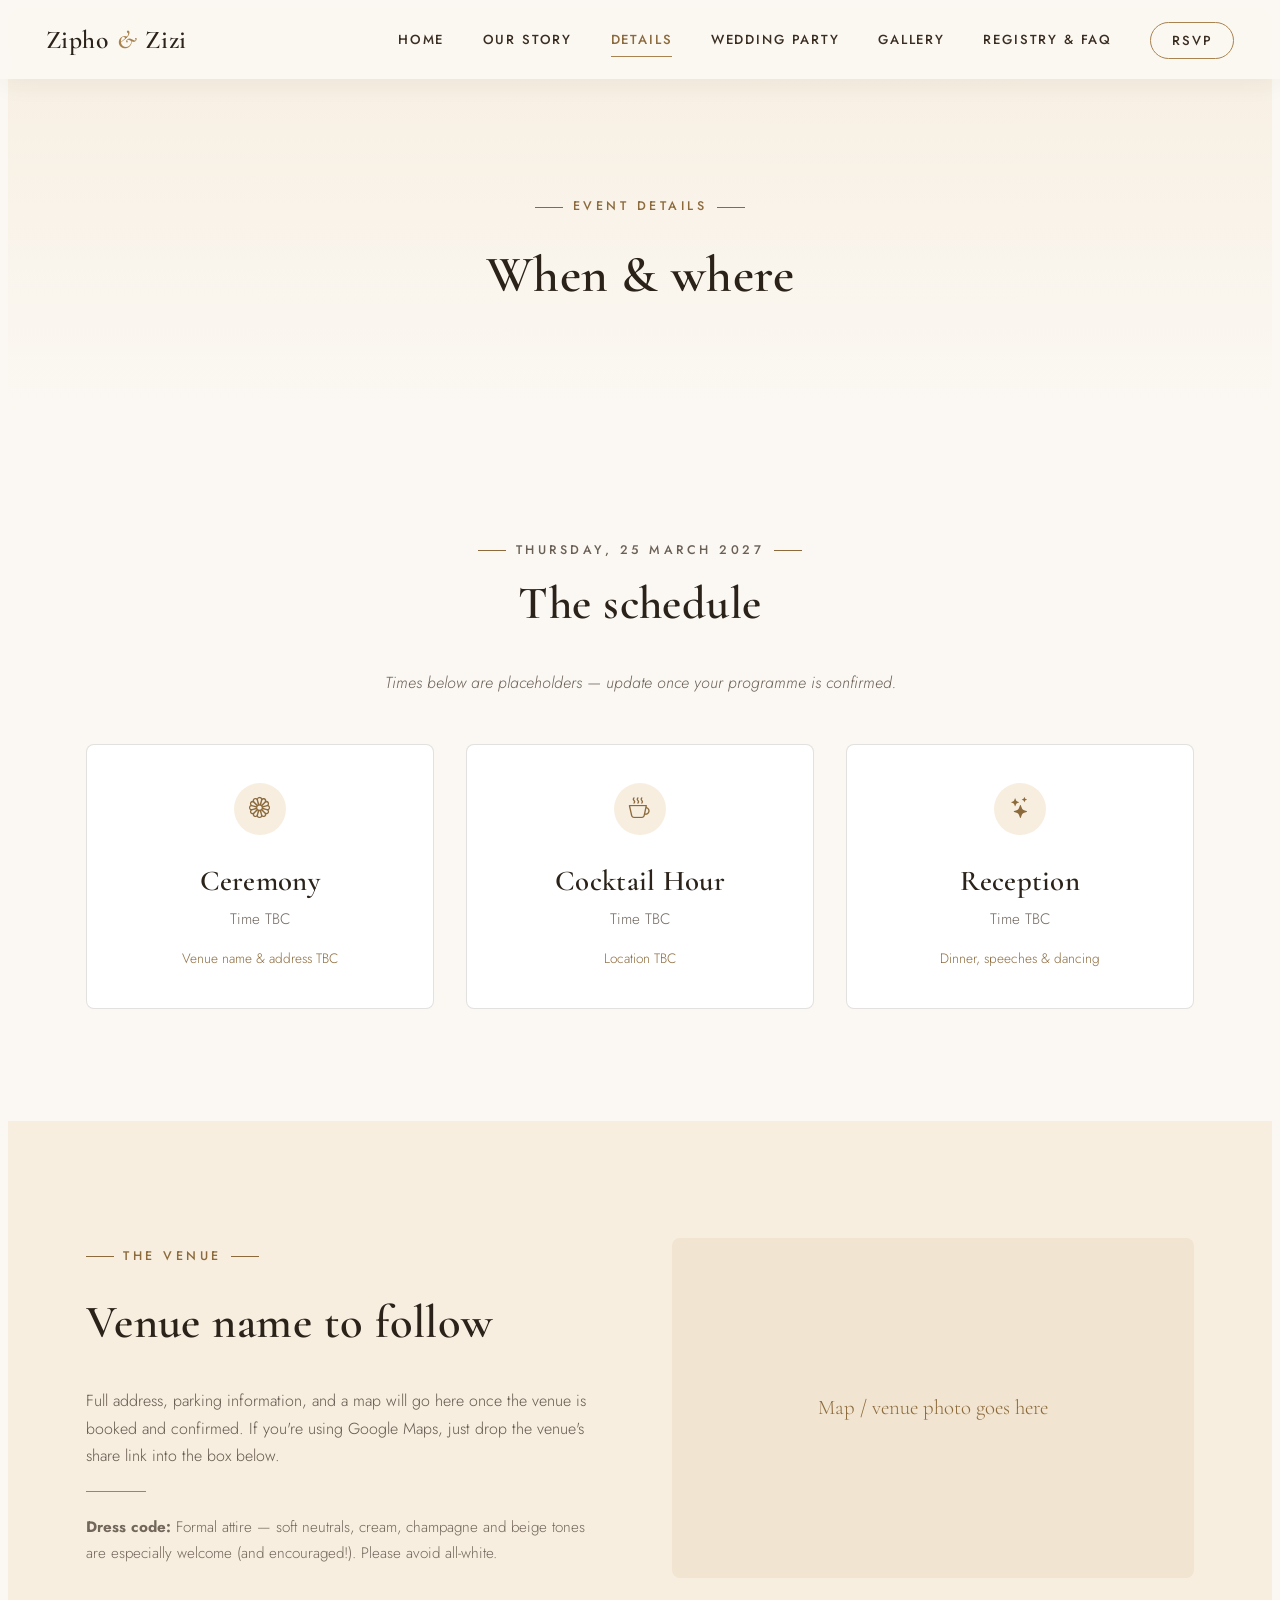
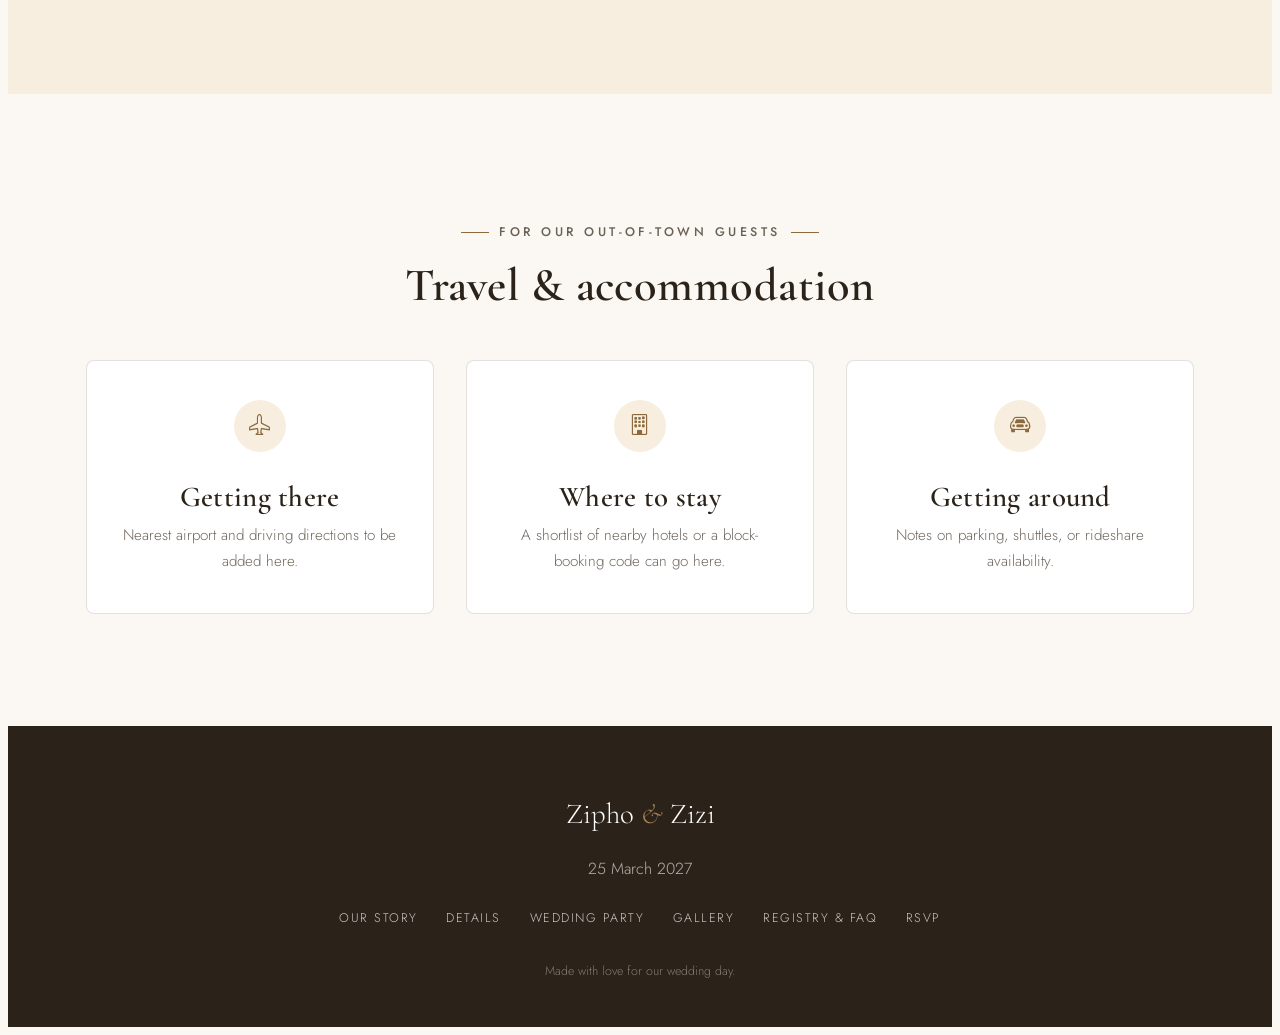
==== details.html @ 3411767d "Our website" ====
<!DOCTYPE html>
<html lang="en">
<head>
  <meta charset="utf-8">
  <meta name="viewport" content="width=device-width, initial-scale=1.0">
  <title>Details — Zipho &amp; Zizi</title>
  <link rel="icon" href="data:,">
  <link rel="preconnect" href="https://fonts.googleapis.com">
  <link rel="preconnect" href="https://fonts.gstatic.com" crossorigin>
  <link href="https://fonts.googleapis.com/css2?family=Cormorant+Garamond:wght@400;500;600;700&family=Alex+Brush&family=Jost:wght@300;400;500;600&display=swap" rel="stylesheet">
  <link href="assets/vendor/bootstrap-icons/bootstrap-icons.css" rel="stylesheet">
  <link href="assets/vendor/aos/aos.css" rel="stylesheet">
  <link href="assets/css/main.css" rel="stylesheet">
</head>
<body>

  <header id="header" class="header">
    <div class="container-fluid">
      <a href="index.html" class="logo">Zipho <span class="amp">&amp;</span> Zizi</a>
      <nav id="navmenu" class="navmenu">
        <ul>
          <li><a href="index.html">Home</a></li>
          <li><a href="our-story.html">Our Story</a></li>
          <li><a href="details.html" class="active">Details</a></li>
          <li><a href="wedding-party.html">Wedding Party</a></li>
          <li><a href="gallery.html">Gallery</a></li>
          <li><a href="registry.html">Registry &amp; FAQ</a></li>
          <li><a href="rsvp.html" class="nav-cta">RSVP</a></li>
        </ul>
        <i class="mobile-nav-toggle d-xl-none bi bi-list"></i>
      </nav>
    </div>
  </header>

  <main class="main">
    <section class="page-hero">
      <div class="container-narrow">
        <p class="eyebrow">Event details</p>
        <h1 style="margin-top:1rem;">When &amp; where</h1>
      </div>
    </section>

    <!-- Schedule -->
    <section class="section">
      <div class="container">
        <div class="section-title" data-aos="fade-up">
          <p class="eyebrow">Thursday, 25 March 2027</p>
          <h2 style="margin-top:1rem;">The schedule</h2>
          <p><em>Times below are placeholders — update once your programme is confirmed.</em></p>
        </div>
        <div class="info-grid">
          <div class="card" data-aos="fade-up">
            <div class="icon"><i class="bi bi-flower1"></i></div>
            <h3>Ceremony</h3>
            <p>Time TBC</p>
            <span class="meta">Venue name &amp; address TBC</span>
          </div>
          <div class="card" data-aos="fade-up" data-aos-delay="100">
            <div class="icon"><i class="bi bi-cup-hot"></i></div>
            <h3>Cocktail Hour</h3>
            <p>Time TBC</p>
            <span class="meta">Location TBC</span>
          </div>
          <div class="card" data-aos="fade-up" data-aos-delay="200">
            <div class="icon"><i class="bi bi-stars"></i></div>
            <h3>Reception</h3>
            <p>Time TBC</p>
            <span class="meta">Dinner, speeches &amp; dancing</span>
          </div>
        </div>
      </div>
    </section>

    <!-- Venue + map -->
    <section class="section alt">
      <div class="container">
        <div class="split">
          <div data-aos="fade-right">
            <p class="eyebrow">The venue</p>
            <h2 style="margin-top:1rem;">Venue name to follow</h2>
            <p style="color:rgba(58,46,34,0.78); margin: 1.2rem 0;">
              Full address, parking information, and a map will go here once the venue is booked and confirmed. If you're using Google Maps, just drop the venue's share link into the box below.
            </p>
            <div class="divider"></div>
            <p style="font-size:0.95rem; color:rgba(58,46,34,0.7);">
              <strong>Dress code:</strong> Formal attire — soft neutrals, cream, champagne and beige tones are especially welcome (and encouraged!). Please avoid all-white.
            </p>
          </div>
          <div data-aos="fade-left" style="border-radius:8px; overflow:hidden; min-height:340px; background:var(--champagne); display:flex; align-items:center; justify-content:center; color:var(--gold-dark); font-family:var(--font-display); font-size:1.3rem; text-align:center; padding:2rem;">
            Map / venue photo goes here
          </div>
        </div>
      </div>
    </section>

    <!-- Travel & accommodation -->
    <section class="section">
      <div class="container">
        <div class="section-title" data-aos="fade-up">
          <p class="eyebrow">For our out-of-town guests</p>
          <h2 style="margin-top:1rem;">Travel &amp; accommodation</h2>
        </div>
        <div class="info-grid">
          <div class="card" data-aos="fade-up">
            <div class="icon"><i class="bi bi-airplane"></i></div>
            <h3>Getting there</h3>
            <p>Nearest airport and driving directions to be added here.</p>
          </div>
          <div class="card" data-aos="fade-up" data-aos-delay="100">
            <div class="icon"><i class="bi bi-building"></i></div>
            <h3>Where to stay</h3>
            <p>A shortlist of nearby hotels or a block-booking code can go here.</p>
          </div>
          <div class="card" data-aos="fade-up" data-aos-delay="200">
            <div class="icon"><i class="bi bi-car-front"></i></div>
            <h3>Getting around</h3>
            <p>Notes on parking, shuttles, or rideshare availability.</p>
          </div>
        </div>
      </div>
    </section>
  </main>

  <footer class="footer">
    <div class="container">
      <div class="logo-footer">Zipho <span>&amp;</span> Zizi</div>
      <p>25 March 2027</p>
      <nav>
        <a href="our-story.html">Our Story</a>
        <a href="details.html">Details</a>
        <a href="wedding-party.html">Wedding Party</a>
        <a href="gallery.html">Gallery</a>
        <a href="registry.html">Registry &amp; FAQ</a>
        <a href="rsvp.html">RSVP</a>
      </nav>
      <p class="fine">Made with love for our wedding day.</p>
    </div>
  </footer>

  <a href="#" class="scroll-top"><i class="bi bi-arrow-up"></i></a>
  <script src="assets/vendor/aos/aos.js"></script>
  <script src="assets/js/main.js"></script>
</body>
</html>
---- assets/css/main.css ----
/* =======================================================
   Zipho & Zizi — Wedding Website
   Design system: ivory / champagne / beige, warm + elegant
   ======================================================= */

:root {
  --ivory: #FBF8F3;
  --champagne: #F1E4D0;
  --champagne-soft: #F7EEE0;
  --beige: #D9C7A9;
  --beige-dark: #B99F76;
  --espresso: #3A2E22;
  --charcoal: #2B231A;
  --gold: #A8824F;
  --gold-dark: #8C6A3C;
  --white: #FFFFFF;
  --line: rgba(58, 46, 34, 0.14);

  --font-display: "Cormorant Garamond", serif;
  --font-script: "Alex Brush", cursive;
  --font-body: "Jost", sans-serif;

  --section-pad: 7rem;
}

@media (max-width: 768px) {
  :root { --section-pad: 4rem; }
}

* { box-sizing: border-box; }

html { scroll-behavior: smooth; }

body {
  font-family: var(--font-body);
  color: var(--espresso);
  background: var(--ivory);
  font-size: 16px;
  line-height: 1.7;
  font-weight: 300;
}

h1, h2, h3, h4, .display {
  font-family: var(--font-display);
  color: var(--charcoal);
  font-weight: 600;
  line-height: 1.15;
  letter-spacing: 0.01em;
}

h1 { font-size: clamp(2.6rem, 6vw, 4.6rem); }
h2 { font-size: clamp(2rem, 4vw, 2.9rem); }
h3 { font-size: clamp(1.4rem, 2.5vw, 1.8rem); }

a { text-decoration: none; color: inherit; }

img { max-width: 100%; display: block; }

.container-narrow {
  max-width: 880px;
  margin: 0 auto;
  padding: 0 1.5rem;
}

.eyebrow {
  font-family: var(--font-body);
  text-transform: uppercase;
  letter-spacing: 0.28em;
  font-size: 0.78rem;
  color: var(--gold-dark);
  font-weight: 500;
  display: inline-flex;
  align-items: center;
  gap: 0.6rem;
}
.eyebrow::before, .eyebrow::after {
  content: "";
  width: 28px;
  height: 1px;
  background: var(--gold-dark);
  display: inline-block;
}

.section-title {
  text-align: center;
  margin-bottom: 3rem;
}
.section-title .eyebrow { margin-bottom: 0.9rem; justify-content: center; display: flex; }
.section-title p {
  max-width: 620px;
  margin: 1rem auto 0;
  color: rgba(58,46,34,0.75);
}

.btn-elegant {
  display: inline-flex;
  align-items: center;
  gap: 0.6rem;
  padding: 0.9rem 2.2rem;
  border: 1px solid var(--gold);
  border-radius: 999px;
  font-family: var(--font-body);
  text-transform: uppercase;
  letter-spacing: 0.14em;
  font-size: 0.78rem;
  font-weight: 500;
  color: var(--espresso);
  background: transparent;
  transition: all 0.35s ease;
  cursor: pointer;
}
.btn-elegant:hover { background: var(--gold); color: var(--white); border-color: var(--gold); }
.btn-elegant.solid { background: var(--gold); color: var(--white); }
.btn-elegant.solid:hover { background: var(--gold-dark); border-color: var(--gold-dark); }

/* ---------- Header / Nav ----------
   Default = solid light header with dark text (used on every inner page,
   since their hero sections have a light champagne background).
   The homepage hero is a dark photo, so body.home-page overrides the
   header to transparent + white text until the page is scrolled. */
.header {
  position: fixed;
  top: 0; left: 0; right: 0;
  z-index: 997;
  padding: 1.1rem 0;
  transition: all 0.4s ease;
  background: rgba(251, 248, 243, 0.96);
  box-shadow: 0 4px 24px rgba(58,46,34,0.06);
  backdrop-filter: blur(6px);
}
/* The blur creates a rendering glitch behind the full-screen mobile nav
   overlay in some browsers, so switch it off while that overlay is open. */
body.mobile-nav-active .header { backdrop-filter: none !important; }
.header .container-fluid {
  max-width: 1240px;
  margin: 0 auto;
  padding: 0 1.6rem;
  display: flex;
  align-items: center;
}
.logo {
  font-family: var(--font-display);
  font-size: 1.6rem;
  font-weight: 600;
  color: var(--charcoal);
  margin-right: auto;
  letter-spacing: 0.02em;
  transition: color 0.4s ease;
}
.logo span.amp { color: var(--gold); padding: 0 0.15rem; font-style: italic; }

.navmenu ul {
  display: flex;
  gap: 2.4rem;
  list-style: none;
  margin: 0; padding: 0;
  align-items: center;
}
.navmenu a {
  font-size: 0.82rem;
  text-transform: uppercase;
  letter-spacing: 0.14em;
  color: var(--espresso);
  font-weight: 500;
  padding: 0.4rem 0;
  border-bottom: 1px solid transparent;
  transition: all 0.3s ease;
  white-space: nowrap;
}
.navmenu a:hover, .navmenu a.active { border-bottom-color: var(--gold); color: var(--gold-dark); }
.navmenu a.nav-cta {
  border: 1px solid var(--gold);
  border-radius: 999px;
  padding: 0.5rem 1.3rem;
}
.navmenu a.nav-cta:hover { background: var(--gold); border-color: var(--gold); color: var(--white); }

.mobile-nav-toggle {
  display: none;
  font-size: 1.7rem;
  color: var(--espresso);
  cursor: pointer;
}

/* Every page (including the homepage, now that its hero is light too) uses
   the same solid header; scrolling just tightens the padding a touch. */
body.scrolled .header { padding: 0.9rem 0; }

@media (max-width: 991px) {
  .navmenu ul {
    position: fixed;
    inset: 0;
    background: var(--ivory);
    flex-direction: column;
    justify-content: center;
    gap: 1.8rem;
    transform: translateY(-100%);
    opacity: 0;
    transition: all 0.4s ease;
    z-index: 996;
  }
  .navmenu a { color: var(--espresso) !important; font-size: 1rem; }
  body.mobile-nav-active .navmenu ul { transform: translateY(0); opacity: 1; }
  .mobile-nav-toggle { display: block; z-index: 999; position: relative; }
}

/* ---------- Hero — "Save the Date" card, reimagined ---------- */
.hero.savedate-hero {
  position: relative;
  background: var(--champagne);
  padding: 9.5rem 0 4.5rem;
  overflow: visible;
}
.savedate-heading .eyebrow { justify-content: center; display: inline-flex; }
.savedate-title {
  margin: 1rem 0 0;
  font-size: clamp(2.4rem, 6vw, 3.6rem);
  letter-spacing: 0.03em;
}
.savedate-title .script {
  font-family: var(--font-script);
  font-weight: 400;
  color: var(--gold);
  font-size: 1.3em;
  display: inline-block;
  padding: 0 0.15em;
  letter-spacing: 0;
}

.savedate-strip {
  max-width: 1160px;
  margin: 2.6rem auto 0;
  padding: 0 1.6rem;
  display: grid;
  grid-template-columns: repeat(3, 1fr);
  gap: 0.6rem;
}
.savedate-strip .photo {
  position: relative;
  aspect-ratio: 3 / 4;
  border-radius: 4px;
  overflow: hidden;
}
.savedate-strip .photo img { width: 100%; height: 100%; object-fit: cover; }
.savedate-strip .photo .num {
  position: absolute;
  left: 0.4rem;
  bottom: -0.6rem;
  font-family: var(--font-display);
  font-weight: 700;
  font-size: clamp(2.6rem, 8vw, 5.2rem);
  color: rgba(255,255,255,0.94);
  text-shadow: 0 6px 24px rgba(0,0,0,0.4);
  line-height: 1;
}
@media (max-width: 640px) {
  .savedate-strip { gap: 0.35rem; }
  .savedate-strip .photo .num { left: 0.25rem; }
}

.savedate-footer {
  max-width: 720px;
  margin: 3.2rem auto 0;
}
.savedate-names {
  font-size: clamp(2rem, 4.5vw, 2.8rem);
  margin-bottom: 1rem;
}
.savedate-names .amp { color: var(--gold); font-style: italic; padding: 0 0.15rem; }
.hero-lead { color: rgba(58,46,34,0.75); max-width: 480px; margin: 0 auto; font-size: 1.05rem; }

.date-line {
  margin-top: 2.4rem;
  font-family: var(--font-display);
  font-weight: 600;
  font-size: clamp(1.3rem, 3vw, 1.7rem);
  letter-spacing: 0.12em;
  color: var(--gold-dark);
}
.date-line span { color: var(--beige-dark); padding: 0 0.3rem; }

.hero-actions { margin-top: 2rem; display: flex; gap: 1rem; flex-wrap: wrap; justify-content: center; }

/* Countdown */
.countdown {
  display: flex;
  gap: 1.1rem;
  margin-top: 1.4rem;
  flex-wrap: wrap;
  justify-content: center;
}
.countdown .unit {
  background: var(--white);
  border: 1px solid var(--line);
  border-radius: 8px;
  padding: 0.9rem 1.1rem;
  min-width: 78px;
  text-align: center;
  box-shadow: 0 6px 18px rgba(58,46,34,0.05);
}
.countdown .unit strong {
  display: block;
  font-family: var(--font-display);
  font-size: 1.9rem;
  color: var(--gold-dark);
  font-weight: 600;
}
.countdown .unit span {
  font-size: 0.65rem;
  text-transform: uppercase;
  letter-spacing: 0.14em;
  color: rgba(58,46,34,0.55);
}

/* ---------- Generic section ---------- */
.section { padding: var(--section-pad) 0; }
.section.alt { background: var(--champagne-soft); }
.section.dark {
  background: var(--charcoal);
  color: rgba(255,255,255,0.85);
}
.section.dark h2 { color: var(--white); }
.section.dark .eyebrow { color: var(--champagne); }
.section.dark .eyebrow::before, .section.dark .eyebrow::after { background: var(--champagne); }

.container { max-width: 1160px; margin: 0 auto; padding: 0 1.6rem; }

/* Our story teaser / split blocks */
.split {
  display: grid;
  grid-template-columns: 1fr 1fr;
  gap: 4rem;
  align-items: center;
}
@media (max-width: 900px) { .split { grid-template-columns: 1fr; gap: 2.2rem; } }
.split img { border-radius: 6px; width: 100%; height: 100%; object-fit: cover; max-height: 620px; }
.split.reverse { direction: rtl; }
.split.reverse > * { direction: ltr; }

.divider {
  width: 60px; height: 1px; background: var(--gold);
  margin: 1.4rem 0;
}
.divider.center { margin: 1.4rem auto; }

/* Timeline (Our Story) */
.timeline { max-width: 760px; margin: 0 auto; position: relative; }
.timeline::before {
  content: "";
  position: absolute;
  left: 16px; top: 0; bottom: 0;
  width: 1px; background: var(--line);
}
@media (min-width: 769px) {
  .timeline::before { left: 50%; margin-left: -0.5px; }
}
.timeline-item {
  position: relative;
  padding-left: 3rem;
  margin-bottom: 3rem;
}
@media (min-width: 769px) {
  .timeline-item { padding-left: 0; width: 46%; }
  .timeline-item:nth-child(odd) { margin-right: 54%; text-align: right; }
  .timeline-item:nth-child(even) { margin-left: 54%; }
}
.timeline-item::before {
  content: "";
  position: absolute;
  left: 10px; top: 6px;
  width: 13px; height: 13px;
  border-radius: 50%;
  background: var(--ivory);
  border: 2px solid var(--gold);
}
@media (min-width: 769px) {
  .timeline-item:nth-child(odd)::before { left: auto; right: -33px; }
  .timeline-item:nth-child(even)::before { left: -33px; }
}
.timeline-item .date { color: var(--gold-dark); font-size: 0.78rem; text-transform: uppercase; letter-spacing: 0.14em; }

/* Details / cards */
.info-grid {
  display: grid;
  grid-template-columns: repeat(auto-fit, minmax(260px, 1fr));
  gap: 2rem;
}
.card {
  background: var(--white);
  border: 1px solid var(--line);
  border-radius: 8px;
  padding: 2.4rem 2rem;
  text-align: center;
}
.card .icon {
  width: 52px; height: 52px;
  margin: 0 auto 1.3rem;
  border-radius: 50%;
  background: var(--champagne-soft);
  display: flex; align-items: center; justify-content: center;
  color: var(--gold-dark);
  font-size: 1.3rem;
}
.card h3 { margin-bottom: 0.6rem; }
.card p { color: rgba(58,46,34,0.72); font-size: 0.95rem; margin: 0; }
.card .meta { display:block; margin-top: 0.9rem; font-size: 0.85rem; color: var(--gold-dark); }

/* Wedding party */
.party-grid {
  display: grid;
  grid-template-columns: repeat(auto-fit, minmax(220px, 1fr));
  gap: 2.4rem;
}
.party-card { text-align: center; }
.party-photo {
  width: 100%;
  aspect-ratio: 3/4;
  border-radius: 8px;
  overflow: hidden;
  margin-bottom: 1.1rem;
  background: var(--champagne);
}
.party-photo img { width: 100%; height: 100%; object-fit: cover; }
.party-photo.placeholder {
  display: flex; align-items: center; justify-content: center;
  color: var(--gold-dark);
  font-family: var(--font-display);
  font-size: 2.4rem;
}
.party-card h3 { margin-bottom: 0.15rem; }
.party-card .role { font-size: 0.78rem; text-transform: uppercase; letter-spacing: 0.12em; color: var(--gold-dark); display:block; margin-bottom: 0.6rem; }
.party-card p { font-size: 0.9rem; color: rgba(58,46,34,0.7); }

/* Gallery */
.gallery-grid {
  display: grid;
  grid-template-columns: repeat(3, 1fr);
  gap: 1rem;
}
@media (max-width: 768px) { .gallery-grid { grid-template-columns: repeat(2, 1fr); } }
@media (max-width: 480px) { .gallery-grid { grid-template-columns: 1fr; } }
.gallery-item {
  position: relative;
  overflow: hidden;
  border-radius: 6px;
  aspect-ratio: 4/5;
  cursor: pointer;
}
.gallery-item.wide { aspect-ratio: 8/5; }
.gallery-item img {
  width: 100%; height: 100%; object-fit: cover;
  transition: transform 0.5s ease;
}
.gallery-item:hover img { transform: scale(1.06); }
.gallery-item .overlay {
  position: absolute; inset: 0;
  background: linear-gradient(to top, rgba(43,35,26,0.55), transparent 55%);
  opacity: 0; transition: opacity 0.35s ease;
  display: flex; align-items: flex-end; padding: 1rem;
}
.gallery-item:hover .overlay { opacity: 1; }
.gallery-item .overlay span { color: var(--white); font-size: 0.85rem; letter-spacing: 0.05em; }

/* Registry */
.registry-card {
  background: var(--white);
  border: 1px solid var(--line);
  border-radius: 8px;
  padding: 2.6rem 2rem;
  text-align: center;
}
.registry-card .icon { font-size: 2rem; color: var(--gold); margin-bottom: 1rem; }

/* FAQ */
.faq-item {
  border-bottom: 1px solid var(--line);
  padding: 1.4rem 0;
}
.faq-item h3 {
  font-family: var(--font-body);
  font-size: 1.02rem;
  font-weight: 500;
  color: var(--espresso);
  margin: 0;
  display: flex;
  justify-content: space-between;
  align-items: center;
  cursor: pointer;
}
.faq-item h3 .bi { transition: transform 0.3s ease; color: var(--gold-dark); }
.faq-item p {
  max-height: 0;
  overflow: hidden;
  color: rgba(58,46,34,0.72);
  transition: all 0.35s ease;
  margin: 0;
}
.faq-item.faq-active p { max-height: 200px; margin-top: 0.9rem; }
.faq-item.faq-active h3 .bi { transform: rotate(180deg); }

/* RSVP form */
.rsvp-wrap {
  max-width: 640px;
  margin: 0 auto;
  background: var(--white);
  border: 1px solid var(--line);
  border-radius: 10px;
  padding: 3rem 2.4rem;
}
.form-row { margin-bottom: 1.4rem; }
.form-row label {
  display: block;
  font-size: 0.78rem;
  text-transform: uppercase;
  letter-spacing: 0.1em;
  color: var(--gold-dark);
  margin-bottom: 0.5rem;
}
.form-row input,
.form-row select,
.form-row textarea {
  width: 100%;
  padding: 0.8rem 1rem;
  border: 1px solid var(--line);
  border-radius: 6px;
  background: var(--ivory);
  font-family: var(--font-body);
  font-size: 0.95rem;
  color: var(--espresso);
}
.form-row input:focus,
.form-row select:focus,
.form-row textarea:focus {
  outline: none;
  border-color: var(--gold);
}
.two-col { display: grid; grid-template-columns: 1fr 1fr; gap: 1.2rem; }
@media (max-width: 560px) { .two-col { grid-template-columns: 1fr; } }
.form-submit { width: 100%; justify-content: center; margin-top: 0.5rem; }
#rsvp-success, #rsvp-error {
  display: none;
  text-align: center;
  padding: 1.2rem;
  border-radius: 6px;
  margin-bottom: 1.4rem;
}
#rsvp-success { background: var(--champagne-soft); color: var(--gold-dark); }
#rsvp-error { background: #f6dede; color: #8a3b3b; }

/* Footer */
.footer {
  background: var(--charcoal);
  color: rgba(255,255,255,0.65);
  padding: 4rem 0 2rem;
  text-align: center;
}
.footer .logo-footer {
  font-family: var(--font-display);
  font-size: 1.8rem;
  color: var(--white);
  margin-bottom: 0.8rem;
}
.footer .logo-footer span { color: var(--gold); font-style: italic; }
.footer nav {
  display: flex; justify-content: center; gap: 1.8rem;
  flex-wrap: wrap; margin: 1.6rem 0;
}
.footer nav a { font-size: 0.78rem; text-transform: uppercase; letter-spacing: 0.12em; color: rgba(255,255,255,0.75); }
.footer nav a:hover { color: var(--gold); }
.footer .fine { font-size: 0.78rem; margin-top: 2rem; color: rgba(255,255,255,0.4); }

/* Page hero (inner pages) */
.page-hero {
  padding: 11rem 0 4rem;
  text-align: center;
  background: linear-gradient(var(--champagne-soft), var(--ivory));
}
.page-hero h1 { font-size: clamp(2.2rem, 5vw, 3.2rem); }

/* Scroll top button */
.scroll-top {
  position: fixed;
  right: 1.4rem; bottom: 1.4rem;
  width: 44px; height: 44px;
  border-radius: 50%;
  background: var(--gold);
  color: var(--white);
  display: flex; align-items: center; justify-content: center;
  opacity: 0; visibility: hidden;
  transition: all 0.3s ease;
  z-index: 998;
}
.scroll-top.active { opacity: 1; visibility: visible; }
.scroll-top:hover { background: var(--gold-dark); }

/* Utility */
.text-center { text-align: center; }
.mt-0 { margin-top: 0; }
[data-aos] { }
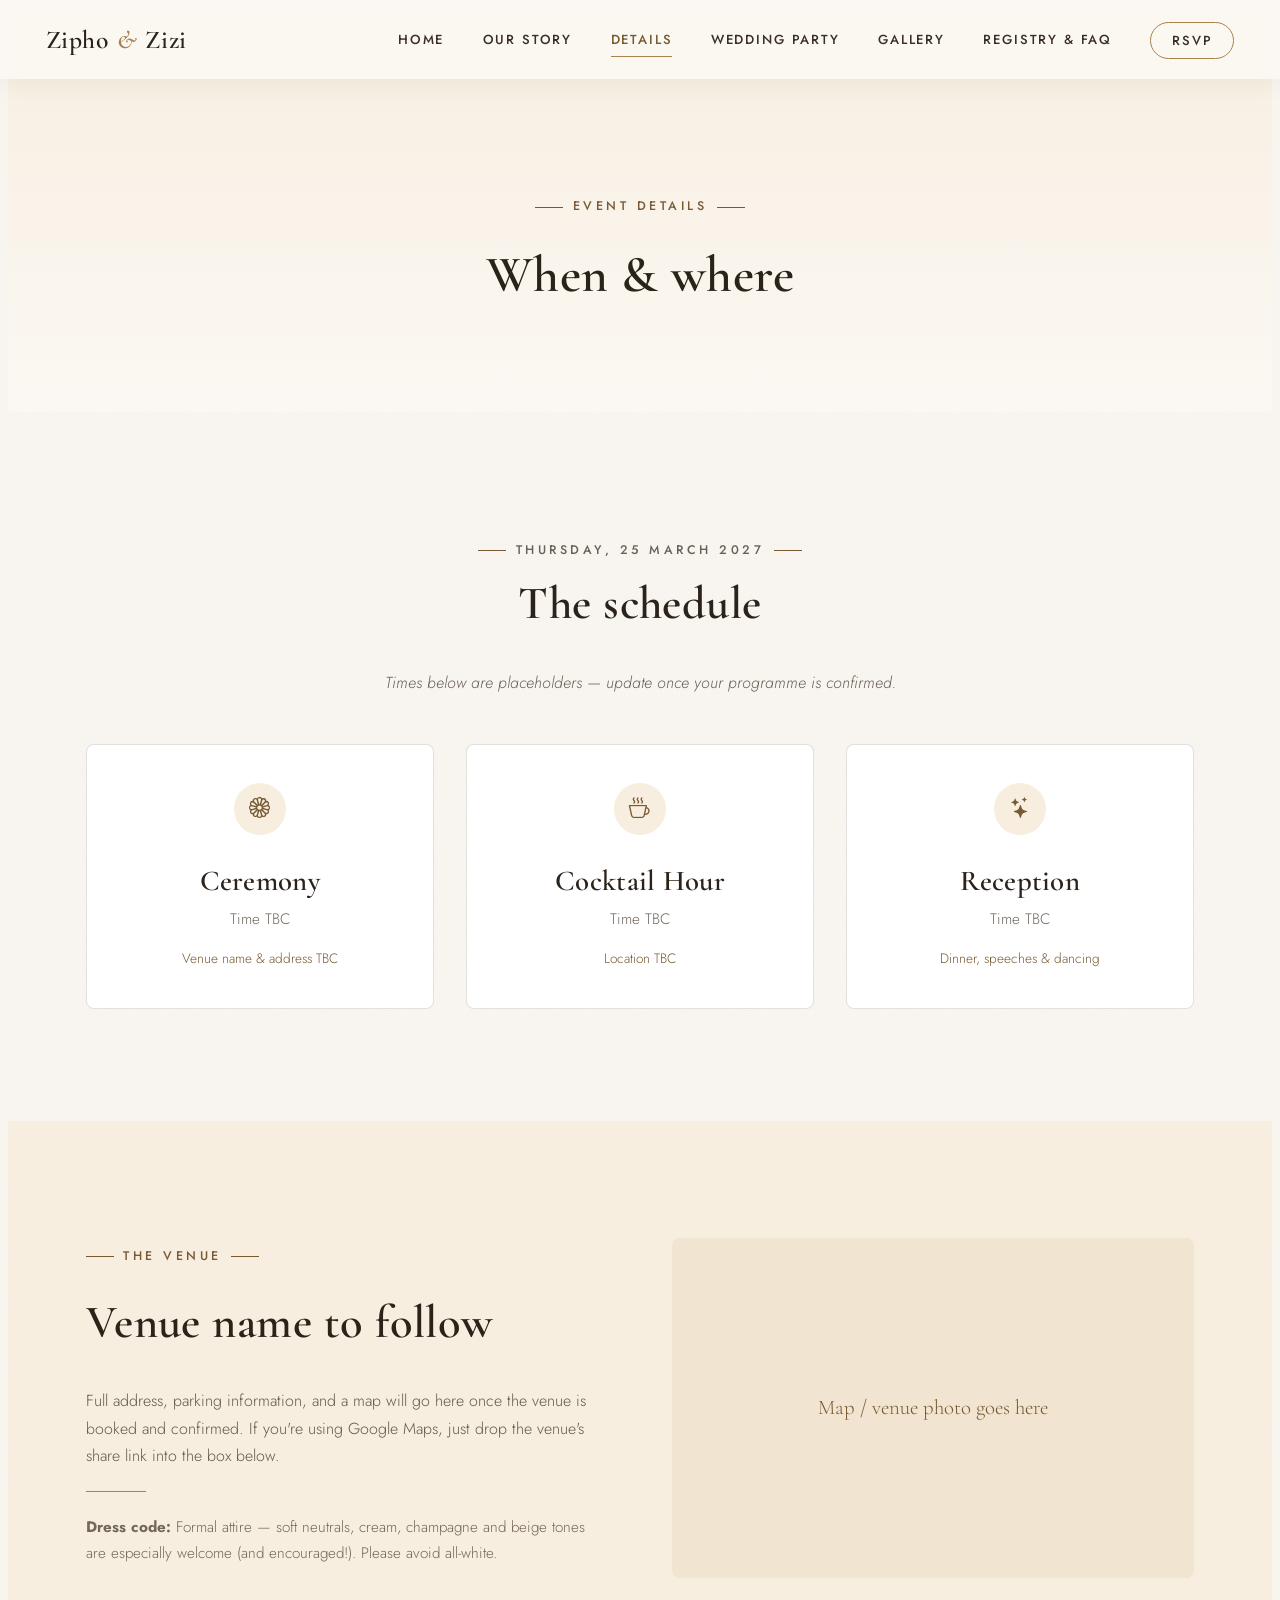
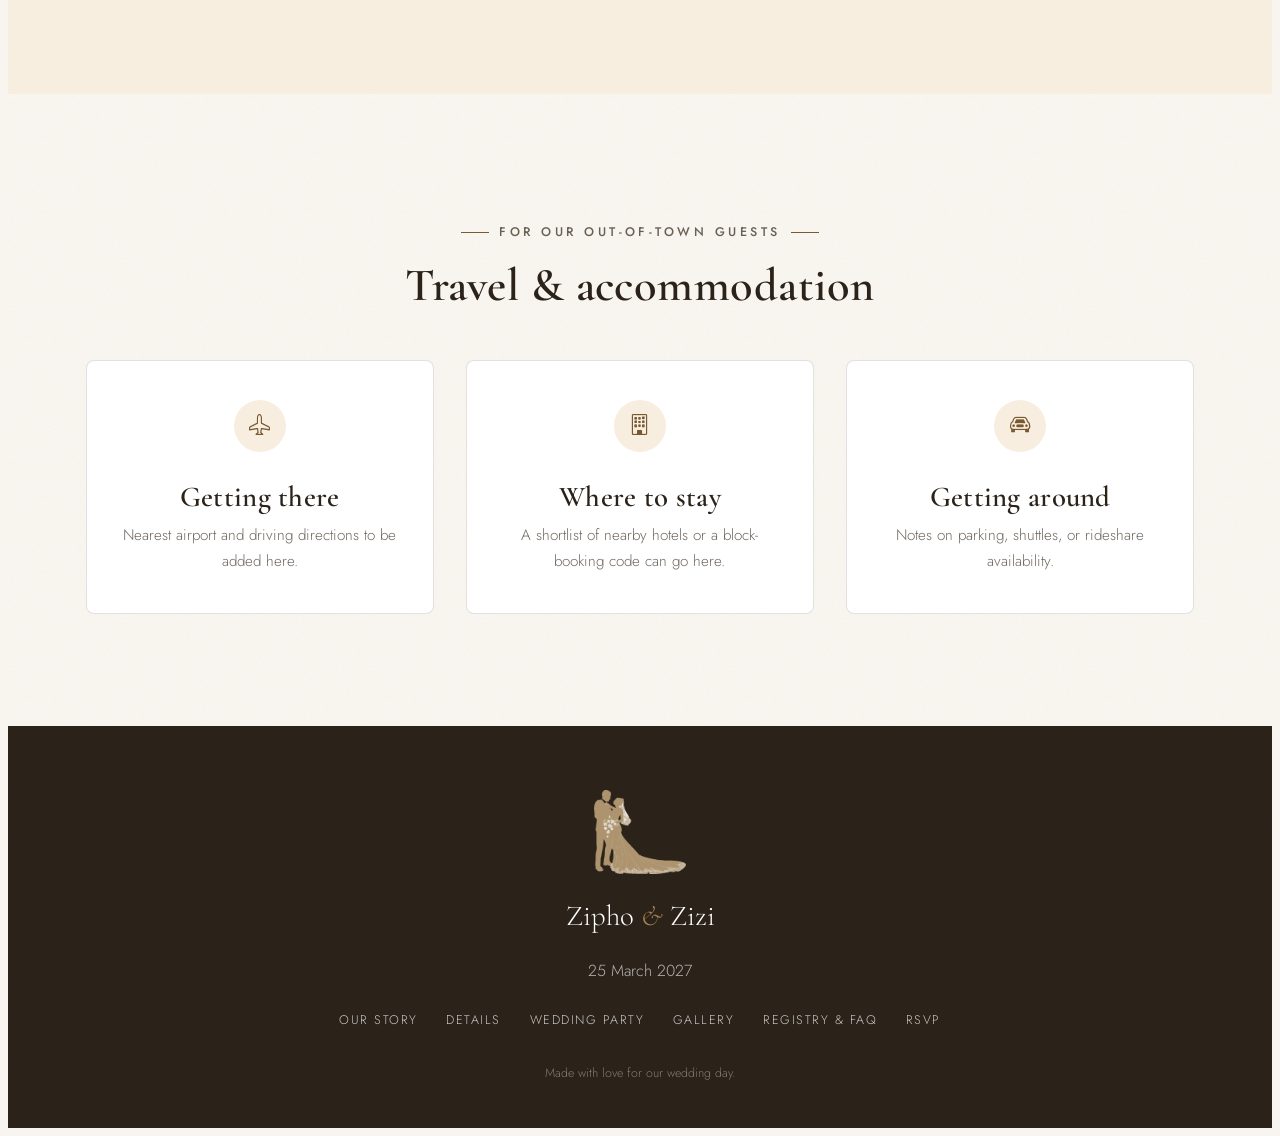
==== commit b8f24b12: "version 3" ====
--- a/details.html
+++ b/details.html
@@ -4,7 +4,22 @@
   <meta charset="utf-8">
   <meta name="viewport" content="width=device-width, initial-scale=1.0">
   <title>Details — Zipho &amp; Zizi</title>
-  <link rel="icon" href="data:,">
+  <link rel="icon" type="image/x-icon" href="favicon.ico">
+  <link rel="icon" type="image/png" sizes="32x32" href="assets/img/icon-32.png">
+  <link rel="icon" type="image/png" sizes="16x16" href="assets/img/icon-16.png">
+  <link rel="apple-touch-icon" sizes="180x180" href="assets/img/apple-touch-icon.png">
+  <link rel="manifest" href="site.webmanifest">
+  <meta name="theme-color" content="#A8824F">
+  <meta name="description" content="Ceremony and reception times, venue information, dress code, and travel tips for Zipho and Zizi's wedding on 25 March 2027.">
+  <meta property="og:type" content="website">
+  <meta property="og:title" content="Details — Zipho &amp; Zizi">
+  <meta property="og:description" content="Ceremony and reception times, venue information, dress code, and travel tips for Zipho and Zizi's wedding on 25 March 2027.">
+  <meta property="og:image" content="https://example.com/assets/img/og-image.png">
+  <meta property="og:url" content="https://example.com/details.html">
+  <meta name="twitter:card" content="summary_large_image">
+  <meta name="twitter:title" content="Details — Zipho &amp; Zizi">
+  <meta name="twitter:description" content="Ceremony and reception times, venue information, dress code, and travel tips for Zipho and Zizi's wedding on 25 March 2027.">
+  <meta name="twitter:image" content="https://example.com/assets/img/og-image.png">
   <link rel="preconnect" href="https://fonts.googleapis.com">
   <link rel="preconnect" href="https://fonts.gstatic.com" crossorigin>
   <link href="https://fonts.googleapis.com/css2?family=Cormorant+Garamond:wght@400;500;600;700&family=Alex+Brush&family=Jost:wght@300;400;500;600&display=swap" rel="stylesheet">
@@ -123,6 +138,7 @@
 
   <footer class="footer">
     <div class="container">
+      <img src="assets/img/icon-transparent-light.png" alt="" class="footer-monogram" aria-hidden="true">
       <div class="logo-footer">Zipho <span>&amp;</span> Zizi</div>
       <p>25 March 2027</p>
       <nav>
--- a/assets/css/main.css
+++ b/assets/css/main.css
@@ -12,7 +12,7 @@
   --espresso: #3A2E22;
   --charcoal: #2B231A;
   --gold: #A8824F;
-  --gold-dark: #8C6A3C;
+  --gold-dark: #785A32;
   --white: #FFFFFF;
   --line: rgba(58, 46, 34, 0.14);
 
@@ -31,10 +31,22 @@
 
 html { scroll-behavior: smooth; }
 
+/* A signature instead of the browser-default blue selection/scrollbar —
+   small, but it's the kind of detail that reads as "someone cared". */
+::selection { background: var(--gold); color: var(--white); }
+html { scrollbar-width: thin; scrollbar-color: var(--beige-dark) var(--champagne-soft); }
+::-webkit-scrollbar { width: 10px; height: 10px; }
+::-webkit-scrollbar-track { background: var(--champagne-soft); }
+::-webkit-scrollbar-thumb { background: var(--beige-dark); border-radius: 999px; border: 2px solid var(--champagne-soft); }
+::-webkit-scrollbar-thumb:hover { background: var(--gold-dark); }
+
 body {
   font-family: var(--font-body);
   color: var(--espresso);
-  background: var(--ivory);
+  /* A whisper of paper-grain warms up the flat ivory instead of it reading
+     as a plain digital fill — practically invisible, felt more than seen. */
+  background-color: var(--ivory);
+  background-image: url("data:image/svg+xml,%3Csvg xmlns='http://www.w3.org/2000/svg' width='180' height='180'%3E%3Cfilter id='n'%3E%3CfeTurbulence type='fractalNoise' baseFrequency='0.85' numOctaves='2' stitchTiles='stitch'/%3E%3CfeColorMatrix type='matrix' values='0 0 0 0 0.23  0 0 0 0 0.18  0 0 0 0 0.13  0 0 0 0.05 0'/%3E%3C/filter%3E%3Crect width='100%25' height='100%25' filter='url(%23n)'/%3E%3C/svg%3E");
   font-size: 16px;
   line-height: 1.7;
   font-weight: 300;
@@ -55,6 +67,15 @@
 a { text-decoration: none; color: inherit; }
 
 img { max-width: 100%; display: block; }
+
+/* A single, consistent warm grade across every real photo — ties together
+   shots taken on different days, cameras and lighting into one look. */
+.savedate-strip img,
+.split img,
+.gallery-item img,
+.party-photo img {
+  filter: saturate(1.08) contrast(1.04) sepia(0.08);
+}
 
 .container-narrow {
   max-width: 880px;
@@ -93,6 +114,7 @@
 }
 
 .btn-elegant {
+  position: relative;
   display: inline-flex;
   align-items: center;
   gap: 0.6rem;
@@ -108,10 +130,26 @@
   background: transparent;
   transition: all 0.35s ease;
   cursor: pointer;
+  overflow: hidden;
 }
 .btn-elegant:hover { background: var(--gold); color: var(--white); border-color: var(--gold); }
 .btn-elegant.solid { background: var(--gold); color: var(--white); }
 .btn-elegant.solid:hover { background: var(--gold-dark); border-color: var(--gold-dark); }
+/* A soft light sweep on hover — a quiet bit of shine instead of a flat color swap. */
+.btn-elegant::after {
+  content: "";
+  position: absolute;
+  top: 0; bottom: 0; left: -60%;
+  width: 40%;
+  background: linear-gradient(115deg, transparent, rgba(255,255,255,0.55), transparent);
+  transform: skewX(-20deg);
+  transition: left 0.65s ease;
+  pointer-events: none;
+}
+.btn-elegant:hover::after { left: 130%; }
+@media (prefers-reduced-motion: reduce) {
+  .btn-elegant::after { display: none; }
+}
 
 /* ---------- Header / Nav ----------
    Default = solid light header with dark text (used on every inner page,
@@ -209,8 +247,36 @@
   position: relative;
   background: var(--champagne);
   padding: 9.5rem 0 4.5rem;
-  overflow: visible;
-}
+  overflow: hidden;
+}
+/* A giant, faint ampersand behind "Save the Date" — an echo of the "&"
+   that already runs through the logo and names, the kind of quiet
+   flourish fine wedding stationery uses instead of literal decoration. */
+.savedate-heading { position: relative; }
+.savedate-heading::before {
+  content: "&";
+  position: absolute;
+  top: 50%; left: 50%;
+  transform: translate(-50%, -46%);
+  font-family: var(--font-script);
+  font-size: 340px;
+  line-height: 1;
+  color: var(--gold);
+  opacity: 0.1;
+  pointer-events: none;
+  z-index: 0;
+  white-space: nowrap;
+}
+.savedate-heading > * { position: relative; z-index: 1; }
+@media (max-width: 640px) {
+  .savedate-heading::before { font-size: 200px; }
+  .hero-monogram { height: 108px; }
+}
+@media (max-width: 480px) {
+  .schedule-item { grid-template-columns: 54px 18px 1fr; column-gap: 0.9rem; }
+  .schedule-time { font-size: 0.9rem; }
+}
+.hero-monogram { height: 140px; width: auto; margin: 0 auto 1.2rem; opacity: 0.94; }
 .savedate-heading .eyebrow { justify-content: center; display: inline-flex; }
 .savedate-title {
   margin: 1rem 0 0;
@@ -241,7 +307,19 @@
   border-radius: 4px;
   overflow: hidden;
 }
-.savedate-strip .photo img { width: 100%; height: 100%; object-fit: cover; }
+.savedate-strip .photo img {
+  width: 100%; height: 100%; object-fit: cover;
+  animation: kenburns 22s ease-in-out infinite alternate;
+}
+.savedate-strip .photo:nth-child(2) img { animation-delay: -7s; }
+.savedate-strip .photo:nth-child(3) img { animation-delay: -14s; }
+@keyframes kenburns {
+  from { transform: scale(1); }
+  to   { transform: scale(1.08); }
+}
+@media (prefers-reduced-motion: reduce) {
+  .savedate-strip .photo img { animation: none; }
+}
 .savedate-strip .photo .num {
   position: absolute;
   left: 0.4rem;
@@ -304,6 +382,11 @@
   font-size: 1.9rem;
   color: var(--gold-dark);
   font-weight: 600;
+  transition: opacity 0.4s ease, transform 0.4s ease;
+}
+.countdown .unit strong.tick { opacity: 0; transform: translateY(-6px); }
+@media (prefers-reduced-motion: reduce) {
+  .countdown .unit strong { transition: none; }
 }
 .countdown .unit span {
   font-size: 0.65rem;
@@ -340,8 +423,15 @@
 .divider {
   width: 60px; height: 1px; background: var(--gold);
   margin: 1.4rem 0;
+  transform-origin: center;
+  transform: scaleX(0);
+  transition: transform 0.9s cubic-bezier(0.16, 1, 0.3, 1);
 }
 .divider.center { margin: 1.4rem auto; }
+.divider.in-view { transform: scaleX(1); }
+@media (prefers-reduced-motion: reduce) {
+  .divider { transform: none; transition: none; }
+}
 
 /* Timeline (Our Story) */
 .timeline { max-width: 760px; margin: 0 auto; position: relative; }
@@ -378,6 +468,43 @@
   .timeline-item:nth-child(even)::before { left: -33px; }
 }
 .timeline-item .date { color: var(--gold-dark); font-size: 0.78rem; text-transform: uppercase; letter-spacing: 0.14em; }
+
+/* Day-of schedule (Wedding Party) */
+.schedule { max-width: 620px; margin: 0 auto; }
+.schedule-item {
+  display: grid;
+  grid-template-columns: 68px 20px 1fr;
+  column-gap: 1.3rem;
+}
+.schedule-time {
+  font-family: var(--font-display);
+  font-weight: 600;
+  font-size: 1.02rem;
+  color: var(--gold-dark);
+  text-align: right;
+  padding-top: 0.1rem;
+  white-space: nowrap;
+}
+.schedule-rail { display: flex; flex-direction: column; align-items: center; }
+.schedule-rail .dot {
+  width: 11px; height: 11px; flex-shrink: 0;
+  border-radius: 50%;
+  background: var(--ivory);
+  border: 2px solid var(--gold);
+  margin-top: 0.25rem;
+}
+.schedule-rail .rule { width: 1px; flex: 1; background: var(--line); margin-top: 0.3rem; }
+.schedule-item:last-child .schedule-rail .rule { display: none; }
+.schedule-body { padding-bottom: 2.3rem; }
+.schedule-body h3 {
+  font-size: 1.08rem;
+  margin-bottom: 0.3rem;
+  display: flex;
+  align-items: center;
+  gap: 0.55rem;
+}
+.schedule-body h3 .bi { color: var(--gold-dark); font-size: 0.95rem; }
+.schedule-body p { font-size: 0.92rem; color: rgba(58,46,34,0.72); margin: 0; }
 
 /* Details / cards */
 .info-grid {
@@ -553,6 +680,15 @@
   color: rgba(255,255,255,0.65);
   padding: 4rem 0 2rem;
   text-align: center;
+}
+.footer .footer-monogram {
+  height: 84px;
+  width: auto;
+  margin: 0 auto 1.1rem;
+  opacity: 0.92;
+}
+@media (max-width: 640px) {
+  .footer .footer-monogram { height: 64px; }
 }
 .footer .logo-footer {
   font-family: var(--font-display);
